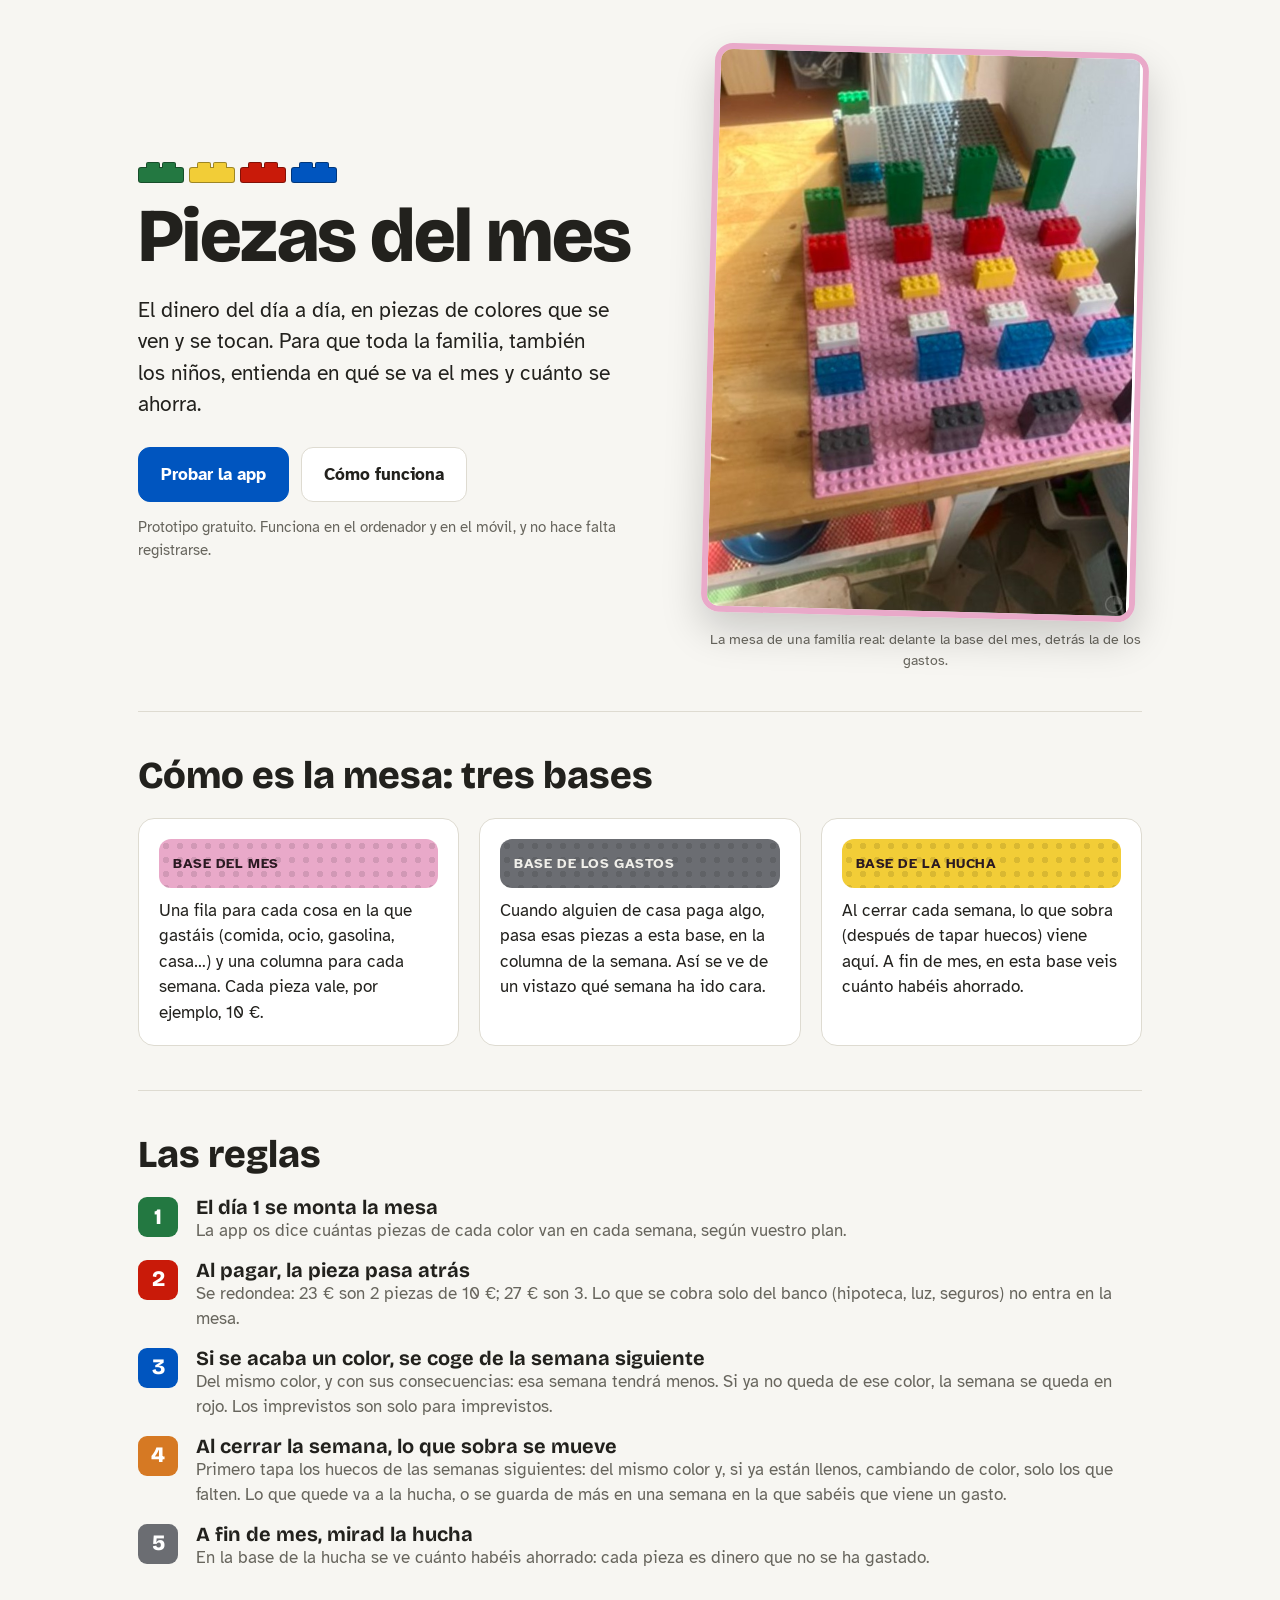
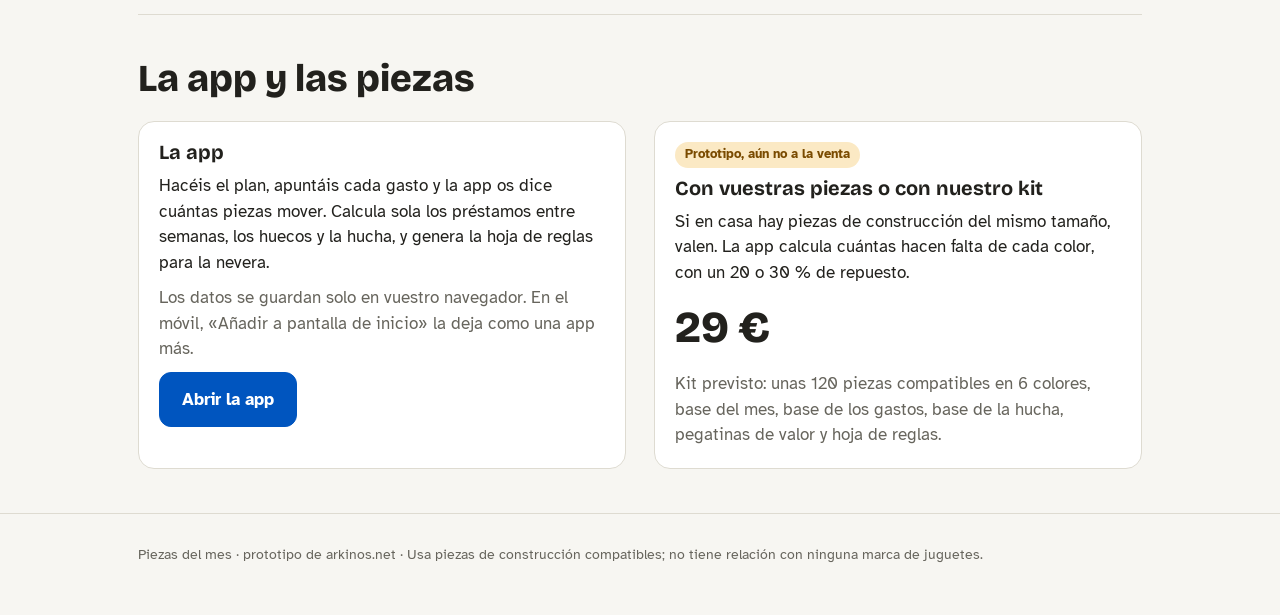
==== index.html @ e0f46299 "App web instalable Piezas del mes Portada con la foto de la mesa real, app completa, manifest, icono" ====
<!doctype html>
<html lang="es">
<head>
<meta charset="utf-8">
<meta name="viewport" content="width=device-width, initial-scale=1, viewport-fit=cover">
<title>Piezas del mes</title>
<meta name="description" content="El dinero del día a día en piezas de colores que se ven y se tocan. Un prototipo para familias.">
<meta property="og:title" content="Piezas del mes">
<meta property="og:description" content="El dinero del día a día en piezas de colores que se ven y se tocan.">
<meta property="og:image" content="mesa-real.jpg">
<meta name="theme-color" content="#e9a9c9">
<link rel="icon" href="icono-192.png">
<link rel="apple-touch-icon" href="icono-180.png">
<link rel="manifest" href="manifest.webmanifest">
<link rel="preconnect" href="https://fonts.googleapis.com">
<link rel="stylesheet" href="https://fonts.googleapis.com/css2?family=Bricolage+Grotesque:opsz,wght@12..96,500;12..96,700;12..96,800&family=Atkinson+Hyperlegible:wght@400;700&display=swap">
<style>
:root{--bg:#f7f6f2;--panel:#fff;--fg:#22211d;--muted:#67655d;--line:#dedbd1;--pink:#e9a9c9;--grey:#6b6d72;--accent:#0055bf;--accent-fg:#fff;
  --display:"Bricolage Grotesque",ui-rounded,system-ui,sans-serif;--body:"Atkinson Hyperlegible",system-ui,-apple-system,"Segoe UI",sans-serif;color-scheme:light}
@media (prefers-color-scheme:dark){:root{--bg:#17181b;--panel:#212226;--fg:#f0efea;--muted:#a6a49c;--line:#383940;--accent:#5a9bff;--accent-fg:#0c1220;color-scheme:dark}}
*{box-sizing:border-box}
html,body{margin:0}
body{background:var(--bg);color:var(--fg);font:17px/1.5 var(--body)}
.w{max-width:1040px;margin:0 auto;padding-left:max(18px,env(safe-area-inset-left,0px));padding-right:max(18px,env(safe-area-inset-right,0px))}
h1,h2,h3{font-family:var(--display);line-height:1.05;margin:0;text-wrap:balance}
h1{font-size:clamp(40px,7vw,76px);font-weight:800;letter-spacing:-.02em}
h2{font-size:clamp(26px,4vw,38px);font-weight:800}
h3{font-size:20px}
p{margin:0}
.muted{color:var(--muted)}
.hero{padding-block:48px 40px;display:grid;grid-template-columns:1.1fr .9fr;gap:40px;align-items:center}
.hero>*{min-width:0}
.lead{font-size:21px;margin-top:18px;max-width:34ch}
.cta{display:flex;gap:12px;flex-wrap:wrap;margin-top:26px}
.btn{display:inline-block;font-weight:700;text-decoration:none;padding:14px 22px;border-radius:12px;border:1px solid var(--line);color:var(--fg);background:var(--panel)}
.btn.primary{background:var(--accent);color:var(--accent-fg);border-color:var(--accent)}
.btn:focus-visible{outline:3px solid var(--accent);outline-offset:3px}
figure{margin:0}
.photo{border-radius:18px;overflow:hidden;border:6px solid var(--pink);transform:rotate(1.5deg);box-shadow:0 18px 40px rgba(0,0,0,.18)}
.photo img{display:block;width:100%;height:auto}
figcaption{font-size:14px;color:var(--muted);margin-top:12px;text-align:center}
section{padding-block:44px;border-top:1px solid var(--line)}
.two{display:grid;grid-template-columns:repeat(2,minmax(0,1fr));gap:28px;margin-top:22px}
.two.three{grid-template-columns:repeat(3,minmax(0,1fr));gap:20px}
.card{background:var(--panel);border:1px solid var(--line);border-radius:16px;padding:20px;display:grid;gap:10px;align-content:start}
.plate{border-radius:12px;padding:14px;background-color:var(--c);background-image:radial-gradient(circle,rgba(0,0,0,.1) 0 3px,transparent 3.5px);background-size:14px 14px;color:#2b1a22;font-weight:700;font-size:14px;letter-spacing:.04em;text-transform:uppercase}
.rules{list-style:none;margin:22px 0 0;padding:0;display:grid;gap:16px;counter-reset:r}
.rules li{display:grid;grid-template-columns:44px 1fr;gap:14px;align-items:start}
.rules li::before{counter-increment:r;content:counter(r);font-family:var(--display);font-weight:800;font-size:22px;width:40px;height:40px;border-radius:9px;display:grid;place-items:center;color:#fff;background:var(--b)}
.rules li:nth-child(1){--b:#237841}.rules li:nth-child(2){--b:#c91a09}.rules li:nth-child(3){--b:#0055bf}.rules li:nth-child(4){--b:#d67923}.rules li:nth-child(5){--b:#6b6d72}
.price{font-family:var(--display);font-size:44px;font-weight:800}
.pill{display:inline-block;font-size:13px;font-weight:700;padding:3px 10px;border-radius:999px;background:#fbe9c4;color:#7a4b00;justify-self:start}
footer{padding-block:30px 50px;border-top:1px solid var(--line);font-size:14px;color:var(--muted)}
.brick{--c:#999;display:inline-block;position:relative;width:46px;height:16px;border-radius:3px;background:var(--c);border:1px solid rgba(0,0,0,.35);margin-top:6px;vertical-align:bottom}
.brick::before,.brick::after{content:"";position:absolute;top:-6px;width:12px;height:5px;border-radius:2px 2px 0 0;background:var(--c);border:1px solid rgba(0,0,0,.35);border-bottom:0}
.brick::before{left:7px}.brick::after{right:7px}
@media (max-width:760px){.hero,.two,.two.three{grid-template-columns:1fr}.hero{padding-top:28px}.photo{transform:none}}
</style>
</head>
<body>
<div class="w">
  <header class="hero">
    <div>
      <p><span class="brick" style="--c:#237841"></span> <span class="brick" style="--c:#f2cd37"></span> <span class="brick" style="--c:#c91a09"></span> <span class="brick" style="--c:#0055bf"></span></p>
      <h1 style="margin-top:14px">Piezas del mes</h1>
      <p class="lead">El dinero del día a día, en piezas de colores que se ven y se tocan. Para que toda la familia, también los niños, entienda en qué se va el mes y cuánto se ahorra.</p>
      <div class="cta">
        <a class="btn primary" href="app.html">Probar la app</a>
        <a class="btn" href="#como">Cómo funciona</a>
      </div>
      <p class="muted" style="margin-top:14px;font-size:15px">Prototipo gratuito. Funciona en el ordenador y en el móvil, y no hace falta registrarse.</p>
    </div>
    <figure>
      <div class="photo"><img src="mesa-real.jpg" width="599" height="791" alt="La base del mes, rosa, con piezas de colores en filas y columnas, y detrás la base gris de los gastos"></div>
      <figcaption>La mesa de una familia real: delante la base del mes, detrás la de los gastos.</figcaption>
    </figure>
  </header>

  <section id="como">
    <h2>Cómo es la mesa: tres bases</h2>
    <div class="two three">
      <div class="card">
        <div class="plate" style="--c:#e9a9c9">Base del mes</div>
        <p>Una fila para cada cosa en la que gastáis (comida, ocio, gasolina, casa…) y una columna para cada semana. Cada pieza vale, por ejemplo, 10 €.</p>
      </div>
      <div class="card">
        <div class="plate" style="--c:#6b6d72;color:#f0efea">Base de los gastos</div>
        <p>Cuando alguien de casa paga algo, pasa esas piezas a esta base, en la columna de la semana. Así se ve de un vistazo qué semana ha ido cara.</p>
      </div>
      <div class="card">
        <div class="plate" style="--c:#f2cd37">Base de la hucha</div>
        <p>Al cerrar cada semana, lo que sobra (después de tapar huecos) viene aquí. A fin de mes, en esta base veis cuánto habéis ahorrado.</p>
      </div>
    </div>
  </section>

  <section>
    <h2>Las reglas</h2>
    <ol class="rules">
      <li><div><h3>El día 1 se monta la mesa</h3><p class="muted">La app os dice cuántas piezas de cada color van en cada semana, según vuestro plan.</p></div></li>
      <li><div><h3>Al pagar, la pieza pasa atrás</h3><p class="muted">Se redondea: 23 € son 2 piezas de 10 €; 27 € son 3. Lo que se cobra solo del banco (hipoteca, luz, seguros) no entra en la mesa.</p></div></li>
      <li><div><h3>Si se acaba un color, se coge de la semana siguiente</h3><p class="muted">Del mismo color, y con sus consecuencias: esa semana tendrá menos. Si ya no queda de ese color, la semana se queda en rojo. Los imprevistos son solo para imprevistos.</p></div></li>
      <li><div><h3>Al cerrar la semana, lo que sobra se mueve</h3><p class="muted">Primero tapa los huecos de las semanas siguientes: del mismo color y, si ya están llenos, cambiando de color, solo los que falten. Lo que quede va a la hucha, o se guarda de más en una semana en la que sabéis que viene un gasto.</p></div></li>
      <li><div><h3>A fin de mes, mirad la hucha</h3><p class="muted">En la base de la hucha se ve cuánto habéis ahorrado: cada pieza es dinero que no se ha gastado.</p></div></li>
    </ol>
  </section>

  <section>
    <h2>La app y las piezas</h2>
    <div class="two">
      <div class="card">
        <h3>La app</h3>
        <p>Hacéis el plan, apuntáis cada gasto y la app os dice cuántas piezas mover. Calcula sola los préstamos entre semanas, los huecos y la hucha, y genera la hoja de reglas para la nevera.</p>
        <p class="muted">Los datos se guardan solo en vuestro navegador. En el móvil, «Añadir a pantalla de inicio» la deja como una app más.</p>
        <a class="btn primary" href="app.html" style="justify-self:start">Abrir la app</a>
      </div>
      <div class="card">
        <span class="pill">Prototipo, aún no a la venta</span>
        <h3>Con vuestras piezas o con nuestro kit</h3>
        <p>Si en casa hay piezas de construcción del mismo tamaño, valen. La app calcula cuántas hacen falta de cada color, con un 20 o 30 % de repuesto.</p>
        <p class="price">29 €</p>
        <p class="muted">Kit previsto: unas 120 piezas compatibles en 6 colores, base del mes, base de los gastos, base de la hucha, pegatinas de valor y hoja de reglas.</p>
      </div>
    </div>
  </section>
</div>
<footer><div class="w">Piezas del mes · prototipo de arkinos.net · Usa piezas de construcción compatibles; no tiene relación con ninguna marca de juguetes.</div></footer>
<script>if("serviceWorker" in navigator&&location.protocol.startsWith("http"))navigator.serviceWorker.register("sw.js").catch(()=>{});</script>
</body>
</html>
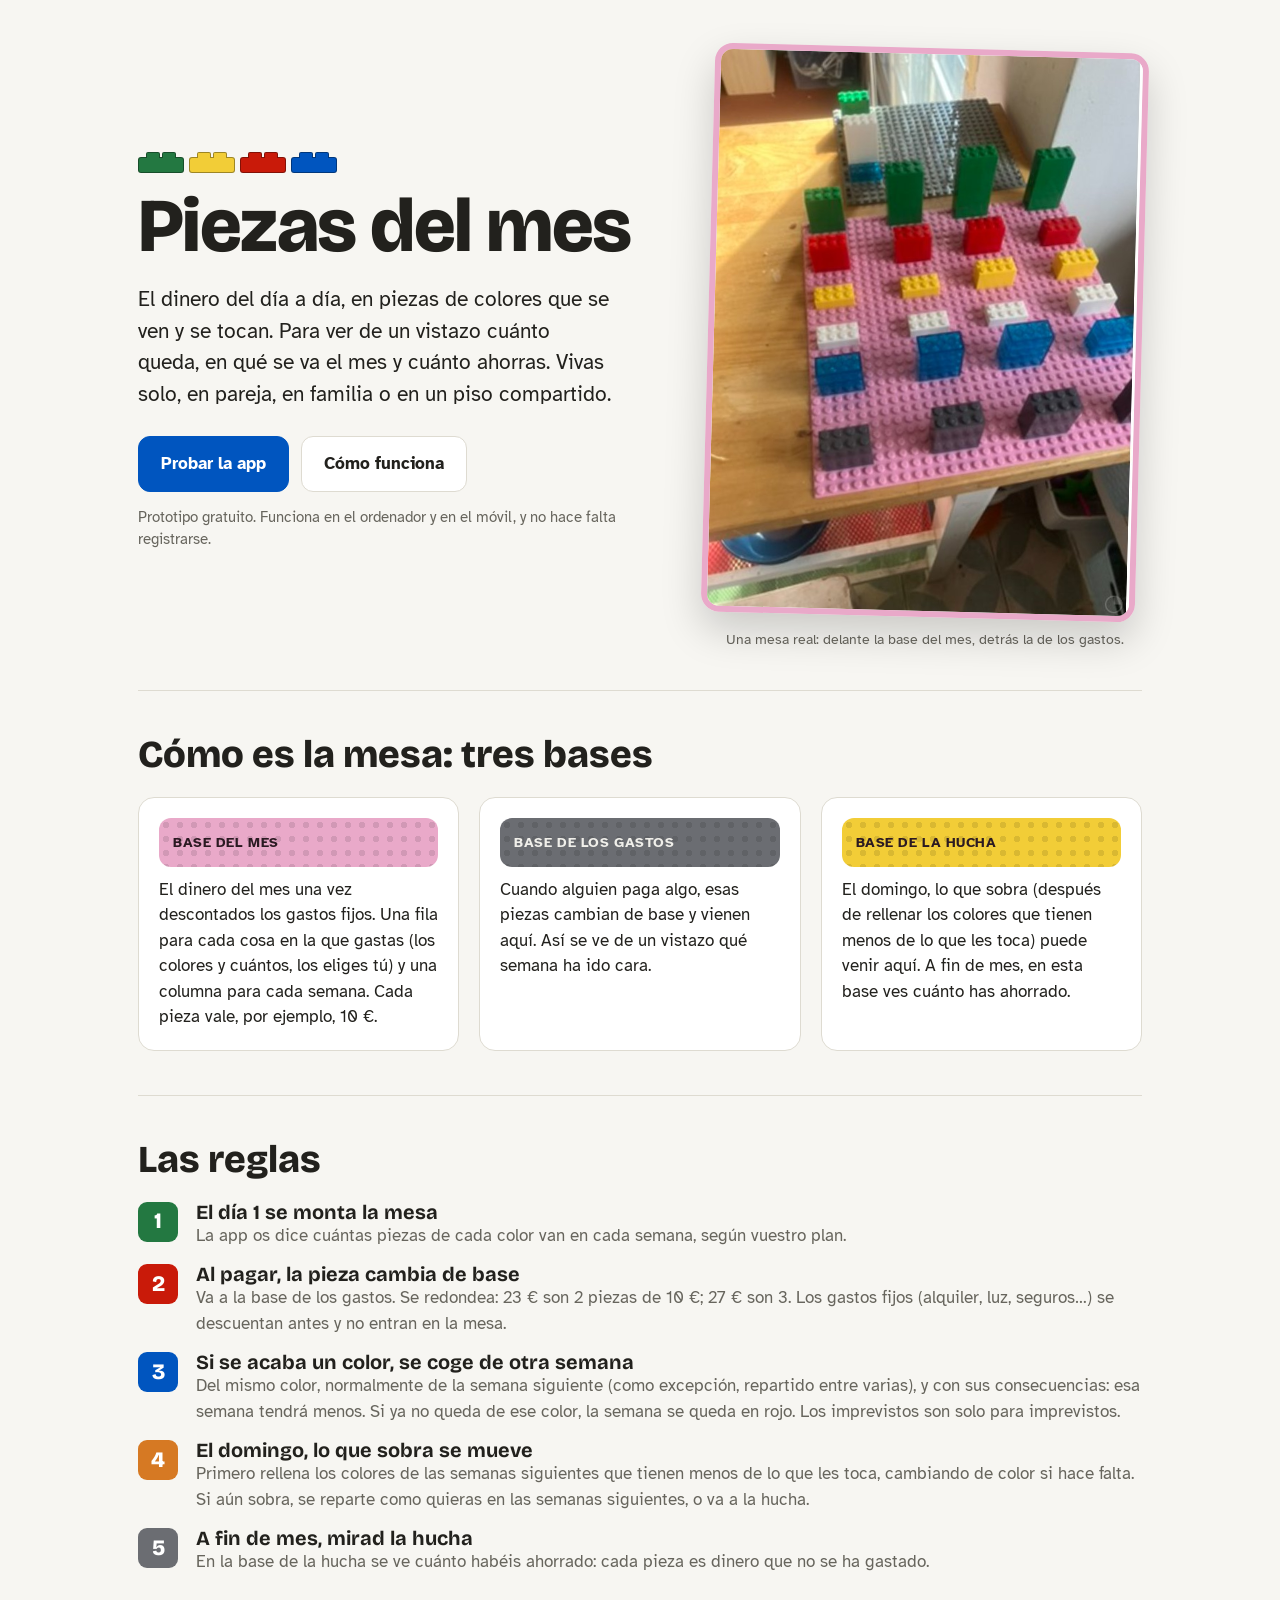
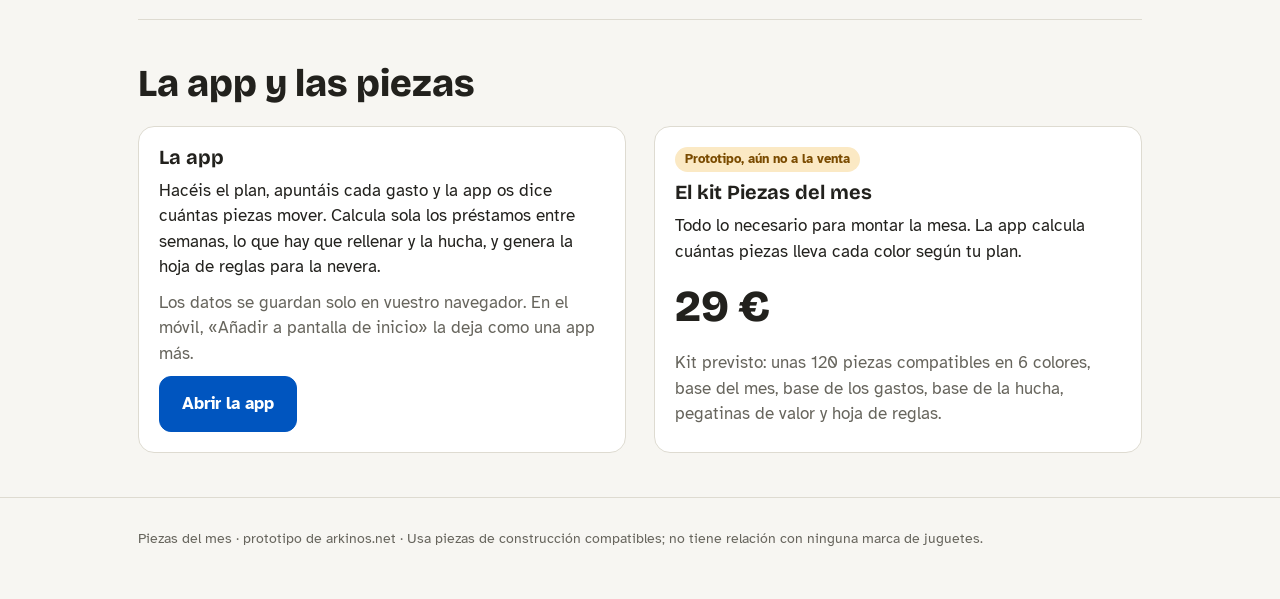
==== commit 3b2da876: "App, web y README con las reglas nuevas: imprevistos en gris oscuro, «cambia de base», gastos fijos " ====
--- a/index.html
+++ b/index.html
@@ -4,7 +4,7 @@
 <meta charset="utf-8">
 <meta name="viewport" content="width=device-width, initial-scale=1, viewport-fit=cover">
 <title>Piezas del mes</title>
-<meta name="description" content="El dinero del día a día en piezas de colores que se ven y se tocan. Un prototipo para familias.">
+<meta name="description" content="El dinero del día a día en piezas de colores que se ven y se tocan. Para quien viva solo, en pareja, en familia o en un piso compartido.">
 <meta property="og:title" content="Piezas del mes">
 <meta property="og:description" content="El dinero del día a día en piezas de colores que se ven y se tocan.">
 <meta property="og:image" content="mesa-real.jpg">
@@ -63,7 +63,7 @@
     <div>
       <p><span class="brick" style="--c:#237841"></span> <span class="brick" style="--c:#f2cd37"></span> <span class="brick" style="--c:#c91a09"></span> <span class="brick" style="--c:#0055bf"></span></p>
       <h1 style="margin-top:14px">Piezas del mes</h1>
-      <p class="lead">El dinero del día a día, en piezas de colores que se ven y se tocan. Para que toda la familia, también los niños, entienda en qué se va el mes y cuánto se ahorra.</p>
+      <p class="lead">El dinero del día a día, en piezas de colores que se ven y se tocan. Para ver de un vistazo cuánto queda, en qué se va el mes y cuánto ahorras. Vivas solo, en pareja, en familia o en un piso compartido.</p>
       <div class="cta">
         <a class="btn primary" href="app.html">Probar la app</a>
         <a class="btn" href="#como">Cómo funciona</a>
@@ -72,7 +72,7 @@
     </div>
     <figure>
       <div class="photo"><img src="mesa-real.jpg" width="599" height="791" alt="La base del mes, rosa, con piezas de colores en filas y columnas, y detrás la base gris de los gastos"></div>
-      <figcaption>La mesa de una familia real: delante la base del mes, detrás la de los gastos.</figcaption>
+      <figcaption>Una mesa real: delante la base del mes, detrás la de los gastos.</figcaption>
     </figure>
   </header>
 
@@ -81,15 +81,15 @@
     <div class="two three">
       <div class="card">
         <div class="plate" style="--c:#e9a9c9">Base del mes</div>
-        <p>Una fila para cada cosa en la que gastáis (comida, ocio, gasolina, casa…) y una columna para cada semana. Cada pieza vale, por ejemplo, 10 €.</p>
+        <p>El dinero del mes una vez descontados los gastos fijos. Una fila para cada cosa en la que gastas (los colores y cuántos, los eliges tú) y una columna para cada semana. Cada pieza vale, por ejemplo, 10 €.</p>
       </div>
       <div class="card">
         <div class="plate" style="--c:#6b6d72;color:#f0efea">Base de los gastos</div>
-        <p>Cuando alguien de casa paga algo, pasa esas piezas a esta base, en la columna de la semana. Así se ve de un vistazo qué semana ha ido cara.</p>
+        <p>Cuando alguien paga algo, esas piezas cambian de base y vienen aquí. Así se ve de un vistazo qué semana ha ido cara.</p>
       </div>
       <div class="card">
         <div class="plate" style="--c:#f2cd37">Base de la hucha</div>
-        <p>Al cerrar cada semana, lo que sobra (después de tapar huecos) viene aquí. A fin de mes, en esta base veis cuánto habéis ahorrado.</p>
+        <p>El domingo, lo que sobra (después de rellenar los colores que tienen menos de lo que les toca) puede venir aquí. A fin de mes, en esta base ves cuánto has ahorrado.</p>
       </div>
     </div>
   </section>
@@ -98,9 +98,9 @@
     <h2>Las reglas</h2>
     <ol class="rules">
       <li><div><h3>El día 1 se monta la mesa</h3><p class="muted">La app os dice cuántas piezas de cada color van en cada semana, según vuestro plan.</p></div></li>
-      <li><div><h3>Al pagar, la pieza pasa atrás</h3><p class="muted">Se redondea: 23 € son 2 piezas de 10 €; 27 € son 3. Lo que se cobra solo del banco (hipoteca, luz, seguros) no entra en la mesa.</p></div></li>
-      <li><div><h3>Si se acaba un color, se coge de la semana siguiente</h3><p class="muted">Del mismo color, y con sus consecuencias: esa semana tendrá menos. Si ya no queda de ese color, la semana se queda en rojo. Los imprevistos son solo para imprevistos.</p></div></li>
-      <li><div><h3>Al cerrar la semana, lo que sobra se mueve</h3><p class="muted">Primero tapa los huecos de las semanas siguientes: del mismo color y, si ya están llenos, cambiando de color, solo los que falten. Lo que quede va a la hucha, o se guarda de más en una semana en la que sabéis que viene un gasto.</p></div></li>
+      <li><div><h3>Al pagar, la pieza cambia de base</h3><p class="muted">Va a la base de los gastos. Se redondea: 23 € son 2 piezas de 10 €; 27 € son 3. Los gastos fijos (alquiler, luz, seguros…) se descuentan antes y no entran en la mesa.</p></div></li>
+      <li><div><h3>Si se acaba un color, se coge de otra semana</h3><p class="muted">Del mismo color, normalmente de la semana siguiente (como excepción, repartido entre varias), y con sus consecuencias: esa semana tendrá menos. Si ya no queda de ese color, la semana se queda en rojo. Los imprevistos son solo para imprevistos.</p></div></li>
+      <li><div><h3>El domingo, lo que sobra se mueve</h3><p class="muted">Primero rellena los colores de las semanas siguientes que tienen menos de lo que les toca, cambiando de color si hace falta. Si aún sobra, se reparte como quieras en las semanas siguientes, o va a la hucha.</p></div></li>
       <li><div><h3>A fin de mes, mirad la hucha</h3><p class="muted">En la base de la hucha se ve cuánto habéis ahorrado: cada pieza es dinero que no se ha gastado.</p></div></li>
     </ol>
   </section>
@@ -110,14 +110,14 @@
     <div class="two">
       <div class="card">
         <h3>La app</h3>
-        <p>Hacéis el plan, apuntáis cada gasto y la app os dice cuántas piezas mover. Calcula sola los préstamos entre semanas, los huecos y la hucha, y genera la hoja de reglas para la nevera.</p>
+        <p>Hacéis el plan, apuntáis cada gasto y la app os dice cuántas piezas mover. Calcula sola los préstamos entre semanas, lo que hay que rellenar y la hucha, y genera la hoja de reglas para la nevera.</p>
         <p class="muted">Los datos se guardan solo en vuestro navegador. En el móvil, «Añadir a pantalla de inicio» la deja como una app más.</p>
         <a class="btn primary" href="app.html" style="justify-self:start">Abrir la app</a>
       </div>
       <div class="card">
         <span class="pill">Prototipo, aún no a la venta</span>
-        <h3>Con vuestras piezas o con nuestro kit</h3>
-        <p>Si en casa hay piezas de construcción del mismo tamaño, valen. La app calcula cuántas hacen falta de cada color, con un 20 o 30 % de repuesto.</p>
+        <h3>El kit Piezas del mes</h3>
+        <p>Todo lo necesario para montar la mesa. La app calcula cuántas piezas lleva cada color según tu plan.</p>
         <p class="price">29 €</p>
         <p class="muted">Kit previsto: unas 120 piezas compatibles en 6 colores, base del mes, base de los gastos, base de la hucha, pegatinas de valor y hoja de reglas.</p>
       </div>
